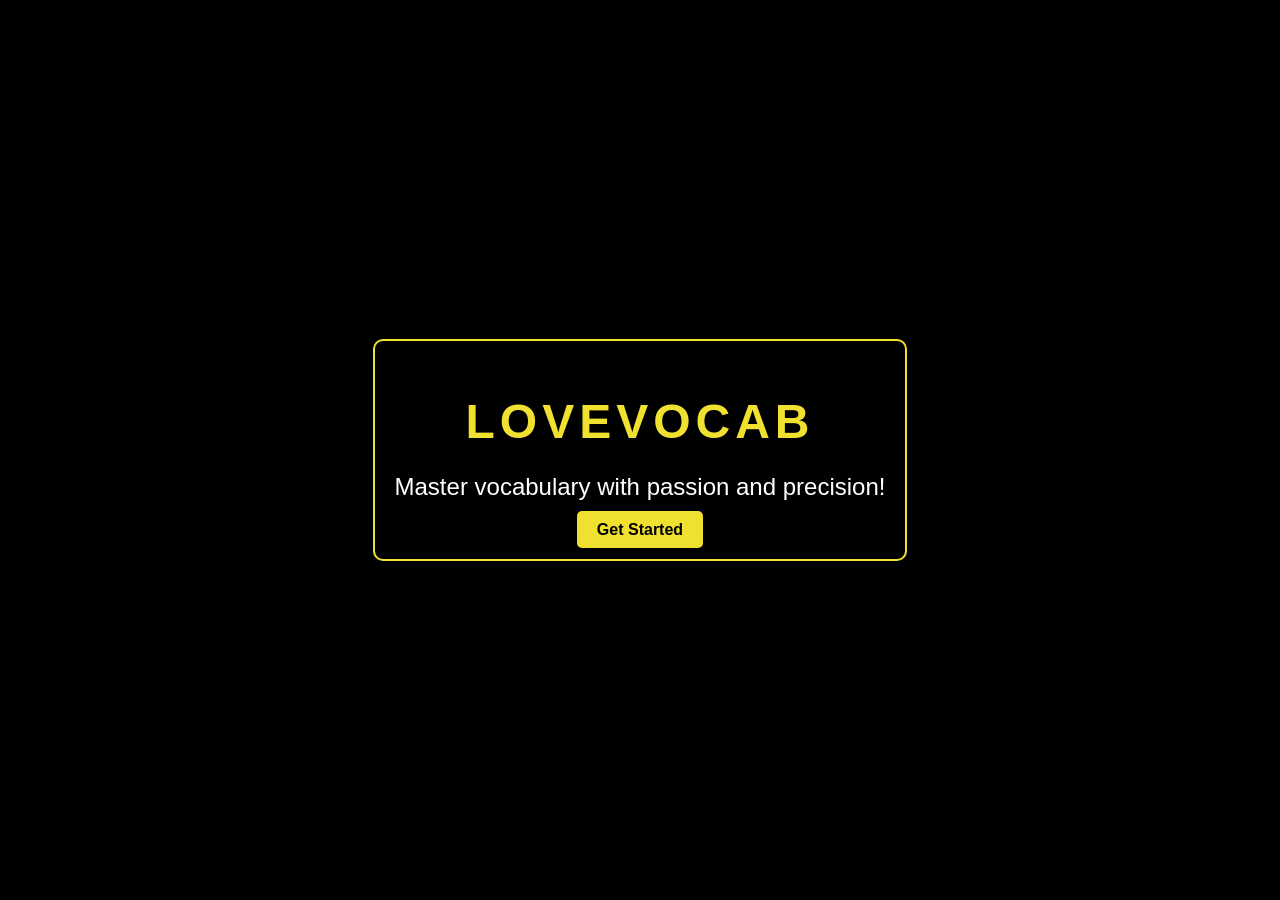
==== index.html @ 976f1a74 "Create index.html" ====
<!DOCTYPE html>
<html lang="en">

<head>
    <meta charset="UTF-8">
    <meta name="viewport" content="width=device-width, initial-scale=1.0">
    <title>LoveVocab</title>
    <style>
        /* CSS Styles */
        body {
            margin: 0;
            padding: 0;
            font-family: Arial, sans-serif;
            background-color: #000000;
            color: #f0e130;
            display: flex;
            justify-content: center;
            align-items: center;
            height: 100vh;
            text-align: center;
        }

        .container {
            max-width: 600px;
            padding: 20px;
            border: 2px solid #f0e130;
            border-radius: 10px;
            background-color: #000000;
        }

        h1 {
            font-size: 3em;
            margin-bottom: 20px;
            text-transform: uppercase;
            letter-spacing: 5px;
            color: #f0e130;
        }

        p {
            font-size: 1.5em;
            color: #ffffff;
            margin-bottom: 20px;
        }

        a {
            text-decoration: none;
            background-color: #f0e130;
            padding: 10px 20px;
            color: #000000;
            font-weight: bold;
            border-radius: 5px;
            transition: background-color 0.3s ease;
        }

        a:hover {
            background-color: #ffcc00;
        }
    </style>
</head>

<body>
    <div class="container">
        <h1>LoveVocab</h1>
        <p>Master vocabulary with passion and precision!</p>
        <a href="#get-started">Get Started</a>
    </div>
</body>

</html>
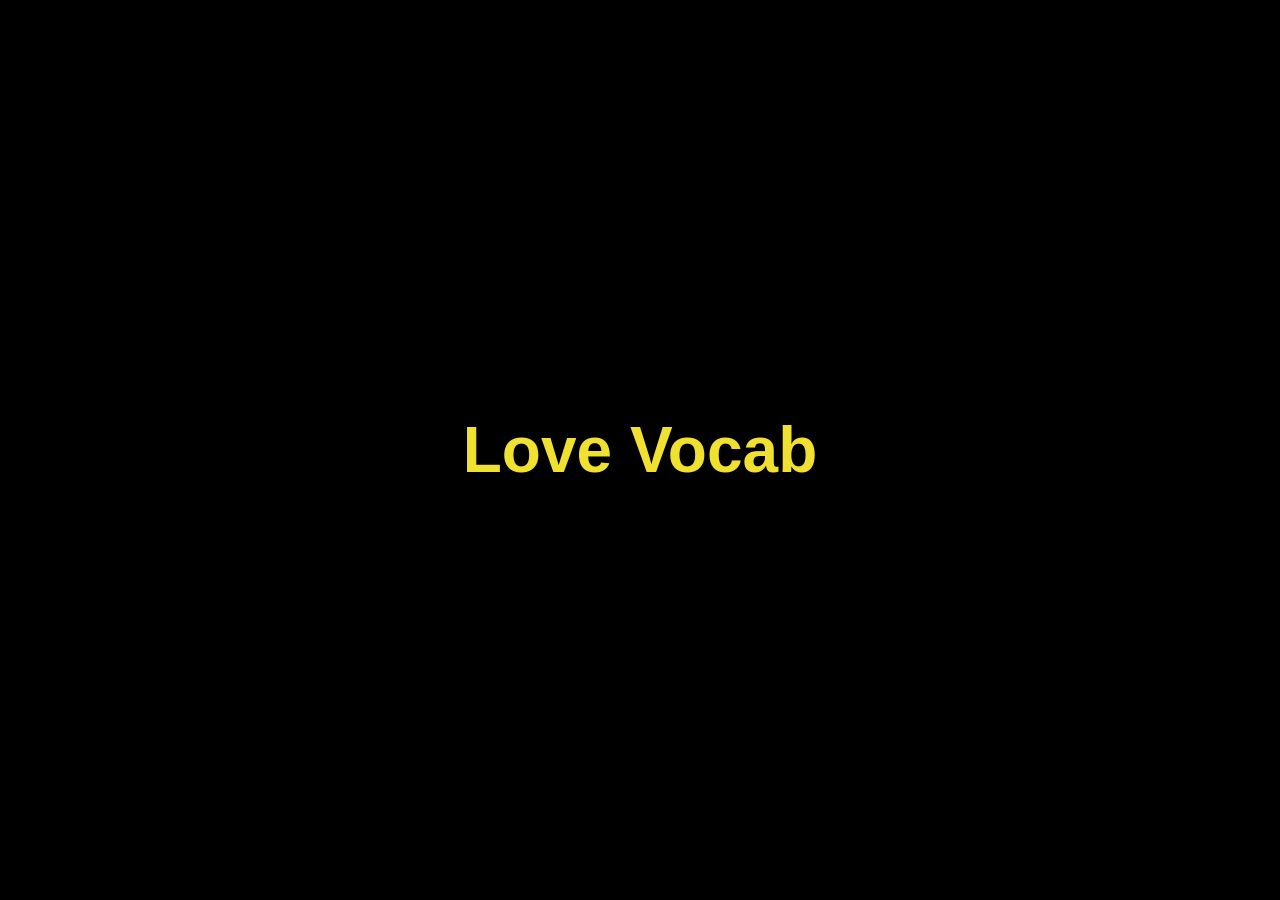
==== commit 1dfc1e78: "Update index.html" ====
--- a/index.html
+++ b/index.html
@@ -4,65 +4,41 @@
 <head>
     <meta charset="UTF-8">
     <meta name="viewport" content="width=device-width, initial-scale=1.0">
-    <title>LoveVocab</title>
+    <title>Love Vocab</title>
     <style>
-        /* CSS Styles */
-        body {
+        /* Basic reset */
+        * {
             margin: 0;
             padding: 0;
+            box-sizing: border-box;
+        }
+
+        body {
             font-family: Arial, sans-serif;
-            background-color: #000000;
-            color: #f0e130;
+            height: 100vh;
+            background-color: #000;
             display: flex;
             justify-content: center;
             align-items: center;
-            height: 100vh;
+            color: #f0e130;
+            /* Gold text color */
+        }
+
+        .container {
             text-align: center;
         }
 
-        .container {
-            max-width: 600px;
-            padding: 20px;
-            border: 2px solid #f0e130;
-            border-radius: 10px;
-            background-color: #000000;
-        }
-
         h1 {
-            font-size: 3em;
-            margin-bottom: 20px;
-            text-transform: uppercase;
-            letter-spacing: 5px;
+            font-size: 4em;
+            font-weight: bold;
             color: #f0e130;
-        }
-
-        p {
-            font-size: 1.5em;
-            color: #ffffff;
-            margin-bottom: 20px;
-        }
-
-        a {
-            text-decoration: none;
-            background-color: #f0e130;
-            padding: 10px 20px;
-            color: #000000;
-            font-weight: bold;
-            border-radius: 5px;
-            transition: background-color 0.3s ease;
-        }
-
-        a:hover {
-            background-color: #ffcc00;
         }
     </style>
 </head>
 
 <body>
     <div class="container">
-        <h1>LoveVocab</h1>
-        <p>Master vocabulary with passion and precision!</p>
-        <a href="#get-started">Get Started</a>
+        <h1>Love Vocab</h1>
     </div>
 </body>
 
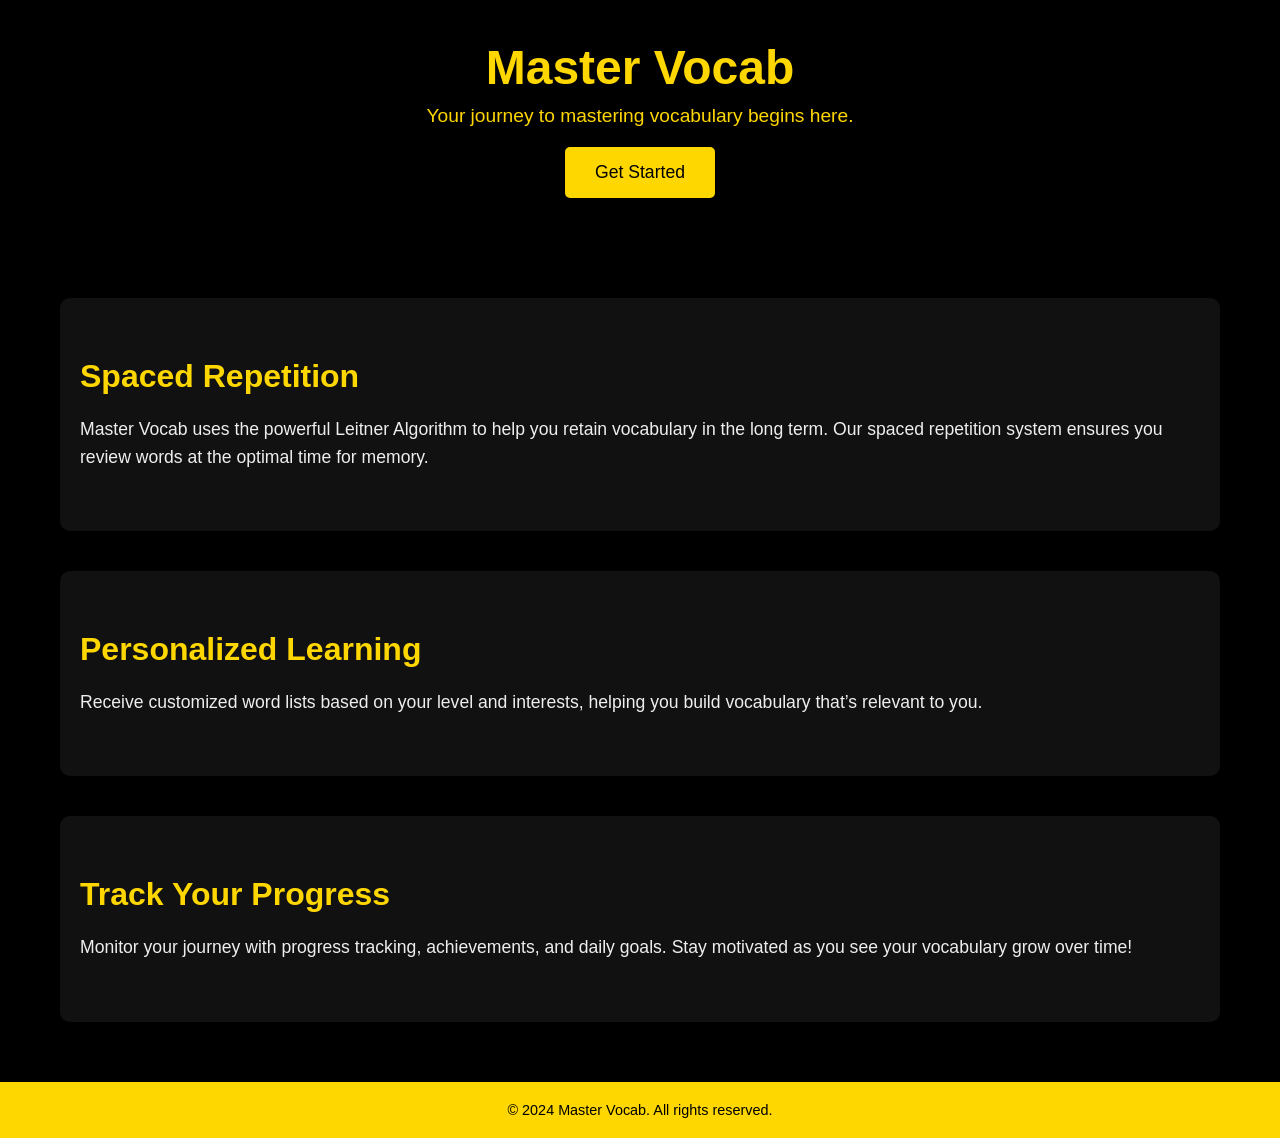
==== commit a8d24f00: "Update index.html" ====
--- a/index.html
+++ b/index.html
@@ -1,45 +1,125 @@
 <!DOCTYPE html>
 <html lang="en">
-
 <head>
     <meta charset="UTF-8">
     <meta name="viewport" content="width=device-width, initial-scale=1.0">
-    <title>Love Vocab</title>
+    <title>Master Vocab</title>
     <style>
-        /* Basic reset */
+        /* General Styling */
         * {
             margin: 0;
             padding: 0;
             box-sizing: border-box;
+            font-family: Arial, sans-serif;
         }
-
+        
         body {
-            font-family: Arial, sans-serif;
-            height: 100vh;
             background-color: #000;
-            display: flex;
-            justify-content: center;
-            align-items: center;
-            color: #f0e130;
-            /* Gold text color */
+            color: #FFD700;
         }
-
+        
         .container {
+            max-width: 1200px;
+            margin: 0 auto;
+            padding: 20px;
             text-align: center;
         }
 
-        h1 {
-            font-size: 4em;
-            font-weight: bold;
-            color: #f0e130;
+        /* Header Styling */
+        header {
+            padding: 40px 20px;
+            text-align: center;
+        }
+
+        header h1 {
+            font-size: 3em;
+            margin-bottom: 10px;
+        }
+
+        header p {
+            font-size: 1.2em;
+            color: #FFD700;
+        }
+
+        /* Button Styling */
+        .button {
+            background-color: #FFD700;
+            color: #000;
+            padding: 15px 30px;
+            font-size: 1.1em;
+            border: none;
+            border-radius: 5px;
+            cursor: pointer;
+            transition: 0.3s;
+            margin-top: 20px;
+        }
+
+        .button:hover {
+            background-color: #FFC300;
+        }
+
+        /* Section Styling */
+        .section {
+            padding: 60px 20px;
+            text-align: left;
+            margin-top: 40px;
+            background-color: #111;
+            border-radius: 10px;
+        }
+
+        .section h2 {
+            color: #FFD700;
+            font-size: 2em;
+            margin-bottom: 20px;
+        }
+
+        .section p {
+            font-size: 1.1em;
+            color: #eee;
+            line-height: 1.6;
+        }
+
+        /* Footer Styling */
+        footer {
+            padding: 20px;
+            color: #333;
+            background-color: #FFD700;
+            text-align: center;
+            margin-top: 40px;
+        }
+
+        footer p {
+            color: #000;
+            font-size: 0.9em;
         }
     </style>
 </head>
+<body>
+    <header>
+        <h1>Master Vocab</h1>
+        <p>Your journey to mastering vocabulary begins here.</p>
+        <button class="button">Get Started</button>
+    </header>
 
-<body>
     <div class="container">
-        <h1>Love Vocab</h1>
+        <section class="section">
+            <h2>Spaced Repetition</h2>
+            <p>Master Vocab uses the powerful Leitner Algorithm to help you retain vocabulary in the long term. Our spaced repetition system ensures you review words at the optimal time for memory.</p>
+        </section>
+
+        <section class="section">
+            <h2>Personalized Learning</h2>
+            <p>Receive customized word lists based on your level and interests, helping you build vocabulary that’s relevant to you.</p>
+        </section>
+
+        <section class="section">
+            <h2>Track Your Progress</h2>
+            <p>Monitor your journey with progress tracking, achievements, and daily goals. Stay motivated as you see your vocabulary grow over time!</p>
+        </section>
     </div>
+
+    <footer>
+        <p>&copy; 2024 Master Vocab. All rights reserved.</p>
+    </footer>
 </body>
-
-</html>
+</html>
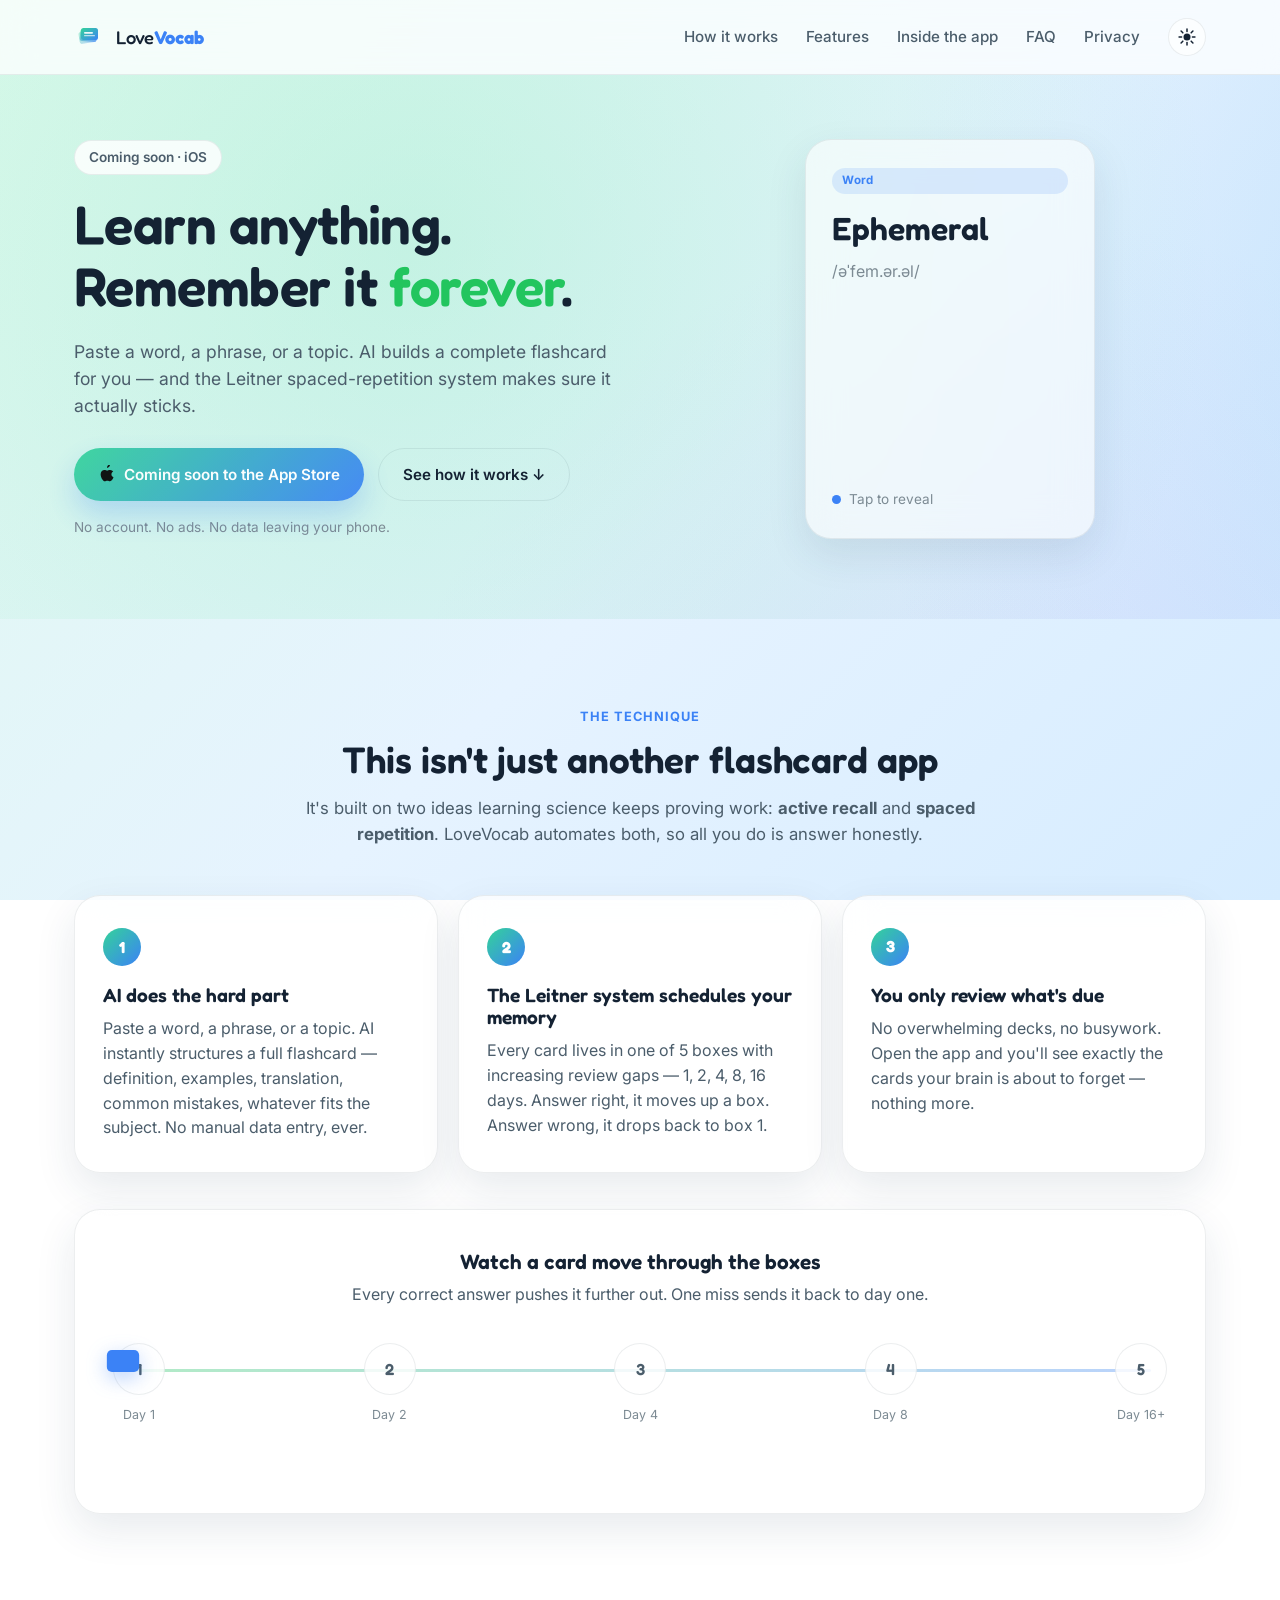
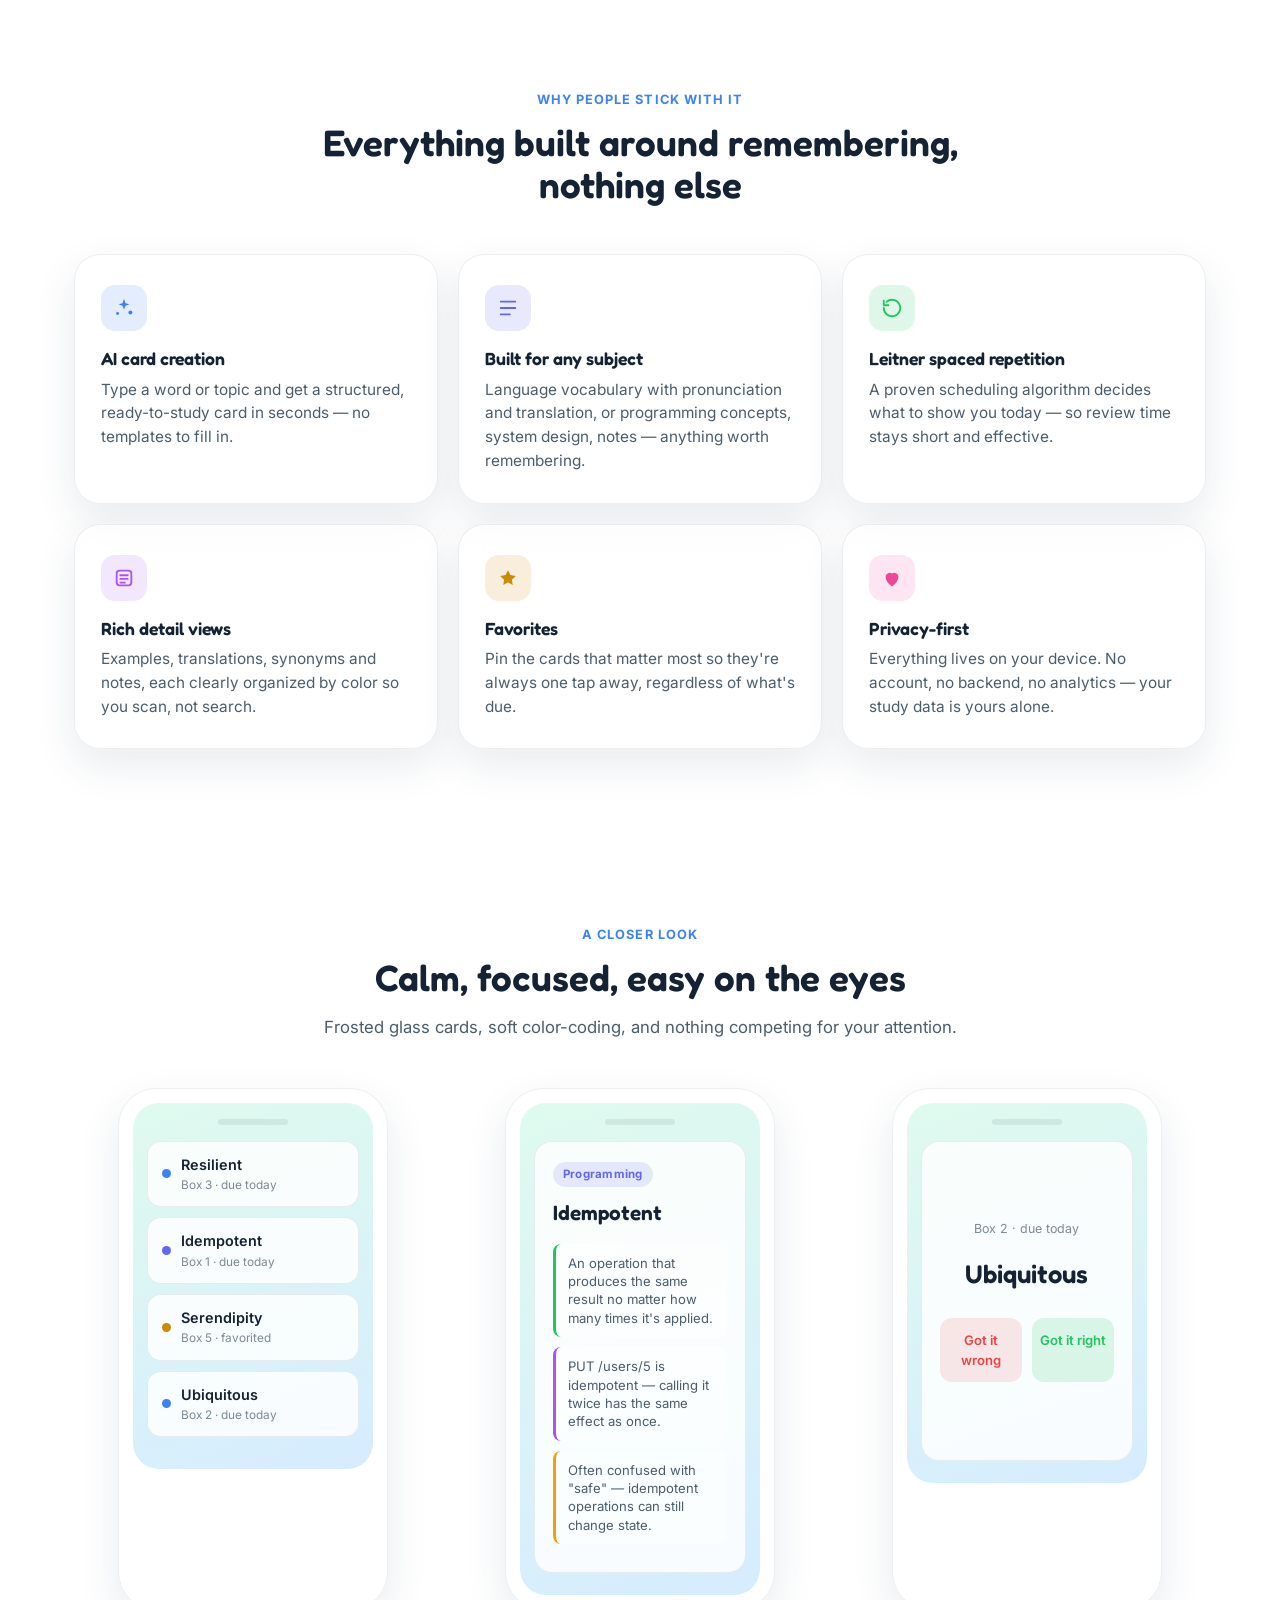
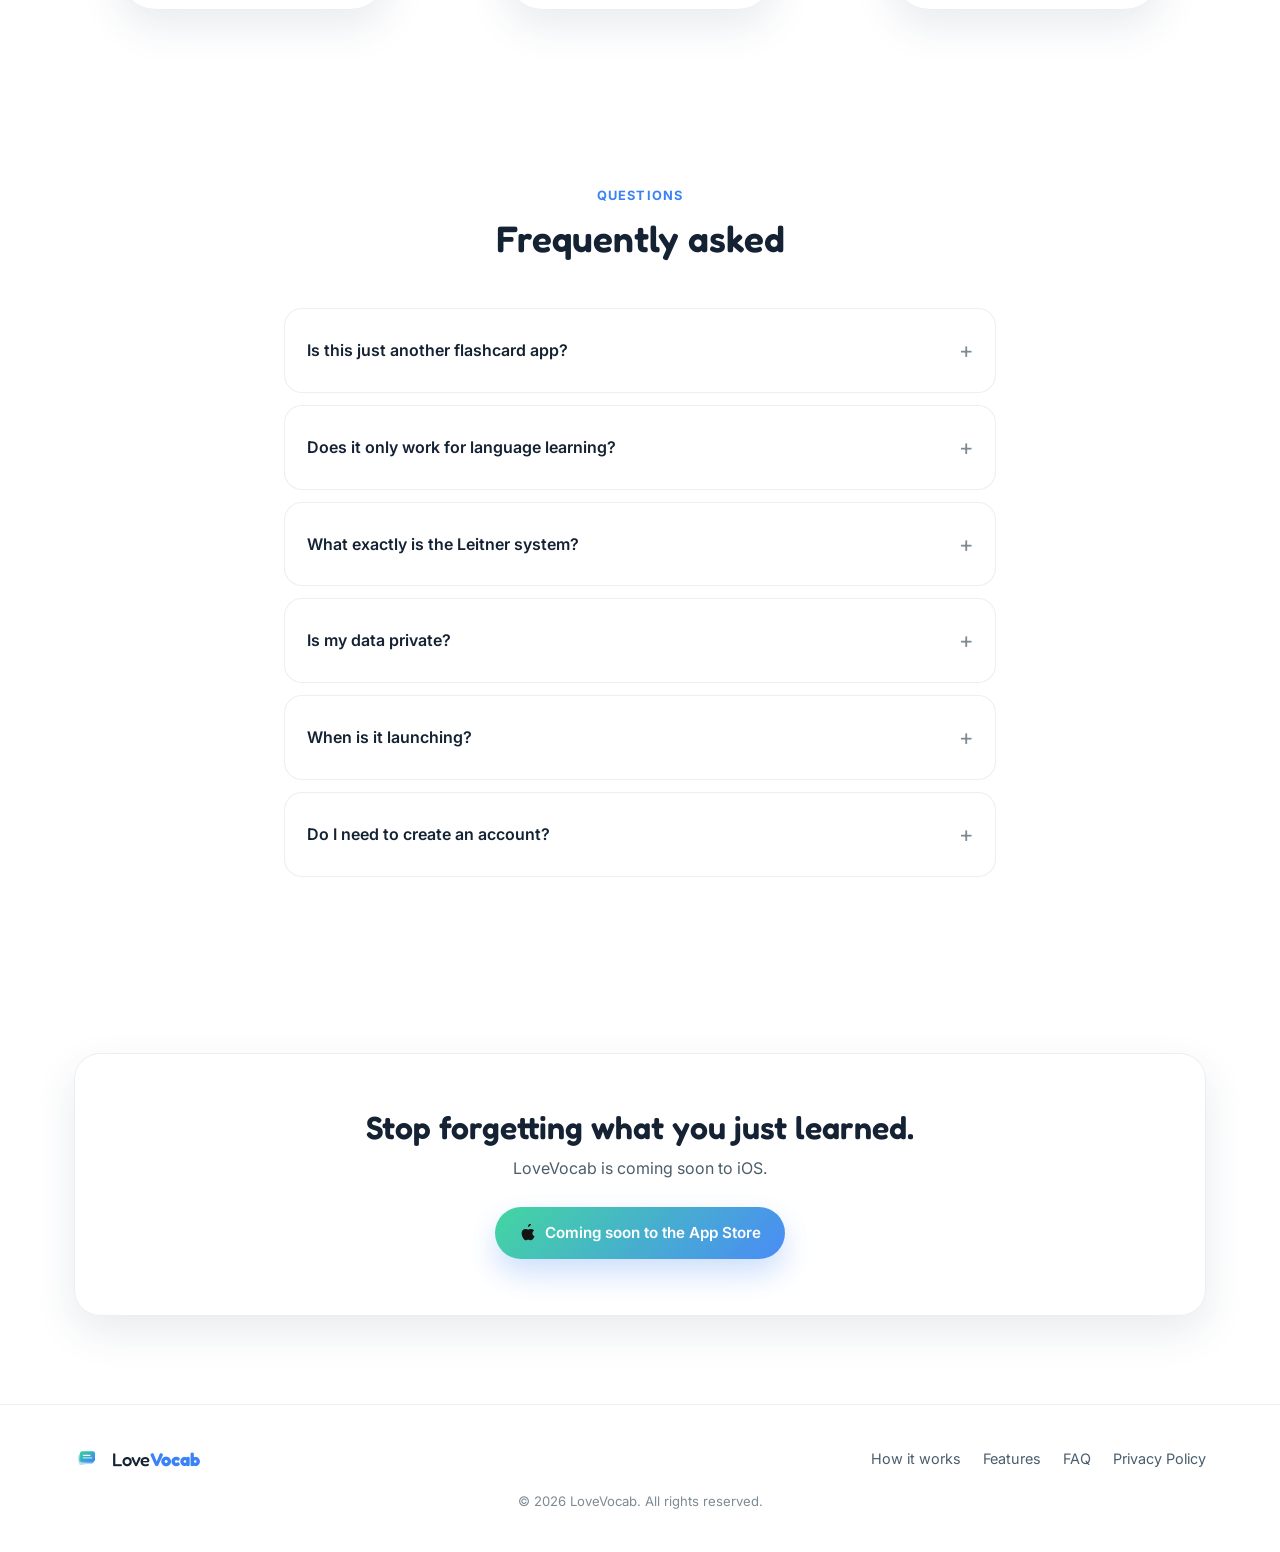
==== commit 016929e3: "Rebuild lovevocab.com as a full marketing site for the LoveVocab app Replaces the old generic placeh" ====
--- a/index.html
+++ b/index.html
@@ -1,125 +1,383 @@
 <!DOCTYPE html>
 <html lang="en">
 <head>
-    <meta charset="UTF-8">
-    <meta name="viewport" content="width=device-width, initial-scale=1.0">
-    <title>Master Vocab</title>
-    <style>
-        /* General Styling */
-        * {
-            margin: 0;
-            padding: 0;
-            box-sizing: border-box;
-            font-family: Arial, sans-serif;
-        }
-        
-        body {
-            background-color: #000;
-            color: #FFD700;
-        }
-        
-        .container {
-            max-width: 1200px;
-            margin: 0 auto;
-            padding: 20px;
-            text-align: center;
-        }
-
-        /* Header Styling */
-        header {
-            padding: 40px 20px;
-            text-align: center;
-        }
-
-        header h1 {
-            font-size: 3em;
-            margin-bottom: 10px;
-        }
-
-        header p {
-            font-size: 1.2em;
-            color: #FFD700;
-        }
-
-        /* Button Styling */
-        .button {
-            background-color: #FFD700;
-            color: #000;
-            padding: 15px 30px;
-            font-size: 1.1em;
-            border: none;
-            border-radius: 5px;
-            cursor: pointer;
-            transition: 0.3s;
-            margin-top: 20px;
-        }
-
-        .button:hover {
-            background-color: #FFC300;
-        }
-
-        /* Section Styling */
-        .section {
-            padding: 60px 20px;
-            text-align: left;
-            margin-top: 40px;
-            background-color: #111;
-            border-radius: 10px;
-        }
-
-        .section h2 {
-            color: #FFD700;
-            font-size: 2em;
-            margin-bottom: 20px;
-        }
-
-        .section p {
-            font-size: 1.1em;
-            color: #eee;
-            line-height: 1.6;
-        }
-
-        /* Footer Styling */
-        footer {
-            padding: 20px;
-            color: #333;
-            background-color: #FFD700;
-            text-align: center;
-            margin-top: 40px;
-        }
-
-        footer p {
-            color: #000;
-            font-size: 0.9em;
-        }
-    </style>
+<script>
+  (function () {
+    try {
+      var saved = localStorage.getItem('lv-theme');
+      var theme = saved || (window.matchMedia('(prefers-color-scheme: dark)').matches ? 'dark' : 'light');
+      document.documentElement.setAttribute('data-theme', theme);
+    } catch (e) {}
+  })();
+</script>
+<meta charset="UTF-8">
+<meta name="viewport" content="width=device-width, initial-scale=1.0">
+<title>LoveVocab — Learn Anything. Remember It Forever.</title>
+<meta name="description" content="LoveVocab turns any word or topic into a complete flashcard with AI, then uses the Leitner spaced-repetition system to schedule your reviews so you only study what you're about to forget. Coming soon to iOS.">
+<meta name="theme-color" content="#9fe7c8" media="(prefers-color-scheme: light)">
+<meta name="theme-color" content="#0b1119" media="(prefers-color-scheme: dark)">
+<link rel="canonical" href="https://lovevocab.com/">
+
+<link rel="icon" type="image/svg+xml" href="/assets/img/app-icon.svg">
+<link rel="icon" type="image/png" sizes="32x32" href="/assets/img/favicon-32.png">
+<link rel="icon" type="image/png" sizes="16x16" href="/assets/img/favicon-16.png">
+<link rel="apple-touch-icon" sizes="180x180" href="/assets/img/apple-touch-icon.png">
+
+<meta property="og:type" content="website">
+<meta property="og:url" content="https://lovevocab.com/">
+<meta property="og:title" content="LoveVocab — Learn Anything. Remember It Forever.">
+<meta property="og:description" content="AI builds the flashcard. The Leitner spaced-repetition system makes sure it sticks. For vocabulary, programming, or anything else worth remembering.">
+<meta property="og:image" content="https://lovevocab.com/assets/img/og-image.png">
+<meta property="og:image:width" content="1200">
+<meta property="og:image:height" content="630">
+<meta name="twitter:card" content="summary_large_image">
+<meta name="twitter:title" content="LoveVocab — Learn Anything. Remember It Forever.">
+<meta name="twitter:description" content="AI builds the flashcard. The Leitner spaced-repetition system makes sure it sticks.">
+<meta name="twitter:image" content="https://lovevocab.com/assets/img/og-image.png">
+
+<link rel="preconnect" href="https://fonts.googleapis.com">
+<link rel="preconnect" href="https://fonts.gstatic.com" crossorigin>
+<link href="https://fonts.googleapis.com/css2?family=Fredoka:wght@500;600;700&family=Inter:wght@400;500;600;700&display=swap" rel="stylesheet">
+<link rel="stylesheet" href="/assets/css/style.css">
 </head>
 <body>
-    <header>
-        <h1>Master Vocab</h1>
-        <p>Your journey to mastering vocabulary begins here.</p>
-        <button class="button">Get Started</button>
-    </header>
-
+
+<a class="skip-link" href="#main">Skip to content</a>
+
+<header class="nav-wrap">
+  <nav class="nav container">
+    <a class="brand" href="#top">
+      <img src="/assets/img/icon-mark.svg" alt="" class="brand-mark" width="32" height="32">
+      <span class="brand-name">Love<strong>Vocab</strong></span>
+    </a>
+
+    <button class="nav-toggle" id="navToggle" aria-expanded="false" aria-controls="navMenu" aria-label="Toggle menu">
+      <span></span><span></span><span></span>
+    </button>
+
+    <div class="nav-menu" id="navMenu">
+      <a href="#how-it-works">How it works</a>
+      <a href="#features">Features</a>
+      <a href="#showcase">Inside the app</a>
+      <a href="#faq">FAQ</a>
+      <a href="/privacy.html">Privacy</a>
+      <button class="theme-toggle" id="themeToggle" aria-label="Toggle dark mode" type="button">
+        <svg class="icon-sun" viewBox="0 0 24 24" width="20" height="20" aria-hidden="true"><circle cx="12" cy="12" r="4.2"/><g stroke-linecap="round"><path d="M12 2.5v3"/><path d="M12 18.5v3"/><path d="M2.5 12h3"/><path d="M18.5 12h3"/><path d="M4.9 4.9l2.1 2.1"/><path d="M17 17l2.1 2.1"/><path d="M19.1 4.9 17 7"/><path d="M7 17l-2.1 2.1"/></g></svg>
+        <svg class="icon-moon" viewBox="0 0 24 24" width="20" height="20" aria-hidden="true"><path d="M20 14.5A8.5 8.5 0 1 1 9.5 4a7 7 0 0 0 10.5 10.5z"/></svg>
+      </button>
+    </div>
+  </nav>
+</header>
+
+<main id="main">
+
+  <!-- HERO -->
+  <section class="hero" id="top">
+    <div class="ambient-bg" aria-hidden="true"></div>
+    <div class="container hero-grid">
+      <div class="hero-copy reveal">
+        <span class="pill pill-soft">Coming soon · iOS</span>
+        <h1 class="hero-title">Learn anything.<br>Remember it <em>forever</em>.</h1>
+        <p class="hero-sub">Paste a word, a phrase, or a topic. AI builds a complete flashcard for you — and the Leitner spaced-repetition system makes sure it actually sticks.</p>
+        <div class="hero-actions">
+          <span class="btn btn-primary btn-disabled" role="img" aria-label="Coming soon to the App Store">
+            <svg viewBox="0 0 384 512" width="18" height="18" aria-hidden="true"><path d="M318.7 268.7c-.2-36.7 16.4-64.4 50-84.8-18.8-26.9-47.2-41.7-84.7-44.6-35.5-2.8-74.3 20.7-88.5 20.7-15 0-49.4-19.7-76.4-19.2-52.5.8-108.4 41.6-108.4 124.5 0 25.4 4.6 51.6 13.9 78.5 12.4 35.7 57.2 123.2 103.9 121.7 24.6-.6 42-17.5 74.1-17.5 31.1 0 47.1 17.5 74.4 17.5 47.1-.7 87.8-80.4 99.6-116.2-63.5-29.9-58-87.8-57.9-80.6zM254.8 51.4c25.3-30.1 23-57.5 22.2-67.4-21.8 1.3-47.1 15-61.6 32.2-15.9 18.5-25.2 41.4-23.2 66.9 23.3-1.8 45.4-13.7 62.6-31.7z"/></svg>
+            Coming soon to the App Store
+          </span>
+          <a class="btn btn-ghost" href="#how-it-works">See how it works ↓</a>
+        </div>
+        <p class="hero-microcopy">No account. No ads. No data leaving your phone.</p>
+      </div>
+
+      <div class="hero-visual reveal" aria-hidden="true">
+        <div class="flip-card">
+          <div class="flip-card-inner">
+            <div class="flip-face flip-front glass-card">
+              <span class="tag tag-blue">Word</span>
+              <div class="demo-word">Ephemeral</div>
+              <div class="demo-phonetic">/əˈfem.ər.əl/</div>
+              <div class="demo-row"><span class="dot dot-blue"></span> Tap to reveal</div>
+            </div>
+            <div class="flip-face flip-back glass-card">
+              <span class="tag tag-green">Translation</span>
+              <div class="demo-line demo-line-green">efímero</div>
+              <span class="tag tag-purple">Example</span>
+              <div class="demo-line">“The blossoms are ephemeral, lasting just a week.”</div>
+              <span class="tag tag-pink">Synonyms</span>
+              <div class="demo-line">fleeting · transient</div>
+              <span class="tag tag-orange">Note</span>
+              <div class="demo-line">Used for beauty that fades fast.</div>
+            </div>
+          </div>
+        </div>
+      </div>
+    </div>
+  </section>
+
+  <!-- HOW IT WORKS / SCIENCE -->
+  <section class="section" id="how-it-works">
     <div class="container">
-        <section class="section">
-            <h2>Spaced Repetition</h2>
-            <p>Master Vocab uses the powerful Leitner Algorithm to help you retain vocabulary in the long term. Our spaced repetition system ensures you review words at the optimal time for memory.</p>
-        </section>
-
-        <section class="section">
-            <h2>Personalized Learning</h2>
-            <p>Receive customized word lists based on your level and interests, helping you build vocabulary that’s relevant to you.</p>
-        </section>
-
-        <section class="section">
-            <h2>Track Your Progress</h2>
-            <p>Monitor your journey with progress tracking, achievements, and daily goals. Stay motivated as you see your vocabulary grow over time!</p>
-        </section>
-    </div>
-
-    <footer>
-        <p>&copy; 2024 Master Vocab. All rights reserved.</p>
-    </footer>
+      <div class="section-head reveal">
+        <span class="eyebrow">The technique</span>
+        <h2>This isn't just another flashcard app</h2>
+        <p class="section-sub">It's built on two ideas learning science keeps proving work: <strong>active recall</strong> and <strong>spaced repetition</strong>. LoveVocab automates both, so all you do is answer honestly.</p>
+      </div>
+
+      <div class="steps-grid">
+        <div class="glass-card step-card reveal" style="--stagger:0">
+          <div class="step-num">1</div>
+          <h3>AI does the hard part</h3>
+          <p>Paste a word, a phrase, or a topic. AI instantly structures a full flashcard — definition, examples, translation, common mistakes, whatever fits the subject. No manual data entry, ever.</p>
+        </div>
+        <div class="glass-card step-card reveal" style="--stagger:1">
+          <div class="step-num">2</div>
+          <h3>The Leitner system schedules your memory</h3>
+          <p>Every card lives in one of 5 boxes with increasing review gaps — 1, 2, 4, 8, 16 days. Answer right, it moves up a box. Answer wrong, it drops back to box 1.</p>
+        </div>
+        <div class="glass-card step-card reveal" style="--stagger:2">
+          <div class="step-num">3</div>
+          <h3>You only review what's due</h3>
+          <p>No overwhelming decks, no busywork. Open the app and you'll see exactly the cards your brain is about to forget — nothing more.</p>
+        </div>
+      </div>
+
+      <div class="glass-card journey-panel reveal">
+        <div class="journey-head">
+          <h3>Watch a card move through the boxes</h3>
+          <p>Every correct answer pushes it further out. One miss sends it back to day one.</p>
+        </div>
+        <div class="journey" role="img" aria-label="Animated diagram showing a flashcard advancing from box 1 to box 5 as it is answered correctly, then resetting to box 1 after a missed answer.">
+          <div class="journey-track">
+            <div class="journey-line"></div>
+            <div class="journey-token">
+              <svg viewBox="0 0 40 28" width="34" height="24"><rect x="1" y="1" width="38" height="26" rx="6" fill="currentColor"/></svg>
+            </div>
+            <div class="journey-box" style="--i:0">
+              <div class="journey-node">1</div>
+              <span class="journey-label">Day 1</span>
+            </div>
+            <div class="journey-box" style="--i:1">
+              <div class="journey-node">2</div>
+              <span class="journey-label">Day 2</span>
+            </div>
+            <div class="journey-box" style="--i:2">
+              <div class="journey-node">3</div>
+              <span class="journey-label">Day 4</span>
+            </div>
+            <div class="journey-box" style="--i:3">
+              <div class="journey-node">4</div>
+              <span class="journey-label">Day 8</span>
+            </div>
+            <div class="journey-box" style="--i:4">
+              <div class="journey-node">5</div>
+              <span class="journey-label">Day 16+</span>
+            </div>
+          </div>
+        </div>
+      </div>
+    </div>
+  </section>
+
+  <!-- FEATURES -->
+  <section class="section" id="features">
+    <div class="container">
+      <div class="section-head reveal">
+        <span class="eyebrow">Why people stick with it</span>
+        <h2>Everything built around remembering, nothing else</h2>
+      </div>
+
+      <div class="features-grid">
+        <div class="glass-card feature-card reveal" style="--stagger:0">
+          <div class="feature-icon icon-blue">
+            <svg viewBox="0 0 24 24" width="22" height="22"><path d="M12 2l1.6 4.8L18 8l-4.4 1.6L12 14l-1.6-4.4L6 8l4.4-1.2z" fill="currentColor"/><circle cx="19" cy="17" r="2.2" fill="currentColor"/><circle cx="5" cy="18" r="1.6" fill="currentColor"/></svg>
+          </div>
+          <h3>AI card creation</h3>
+          <p>Type a word or topic and get a structured, ready-to-study card in seconds — no templates to fill in.</p>
+        </div>
+        <div class="glass-card feature-card reveal" style="--stagger:1">
+          <div class="feature-icon icon-indigo">
+            <svg viewBox="0 0 24 24" width="22" height="22"><path d="M4 5h16M4 12h16M4 19h10" stroke="currentColor" stroke-width="2" stroke-linecap="round"/></svg>
+          </div>
+          <h3>Built for any subject</h3>
+          <p>Language vocabulary with pronunciation and translation, or programming concepts, system design, notes — anything worth remembering.</p>
+        </div>
+        <div class="glass-card feature-card reveal" style="--stagger:2">
+          <div class="feature-icon icon-green">
+            <svg viewBox="0 0 24 24" width="22" height="22"><path d="M3 12a9 9 0 1 0 3-6.7" stroke="currentColor" stroke-width="2" fill="none" stroke-linecap="round"/><path d="M3 4v5h5" stroke="currentColor" stroke-width="2" fill="none" stroke-linecap="round" stroke-linejoin="round"/></svg>
+          </div>
+          <h3>Leitner spaced repetition</h3>
+          <p>A proven scheduling algorithm decides what to show you today — so review time stays short and effective.</p>
+        </div>
+        <div class="glass-card feature-card reveal" style="--stagger:3">
+          <div class="feature-icon icon-purple">
+            <svg viewBox="0 0 24 24" width="22" height="22"><rect x="4" y="4" width="16" height="16" rx="3" stroke="currentColor" stroke-width="2" fill="none"/><path d="M8 9h8M8 13h8M8 17h5" stroke="currentColor" stroke-width="2" stroke-linecap="round"/></svg>
+          </div>
+          <h3>Rich detail views</h3>
+          <p>Examples, translations, synonyms and notes, each clearly organized by color so you scan, not search.</p>
+        </div>
+        <div class="glass-card feature-card reveal" style="--stagger:4">
+          <div class="feature-icon icon-yellow">
+            <svg viewBox="0 0 24 24" width="22" height="22"><path d="M12 3.5l2.6 5.3 5.9.9-4.3 4.1 1 5.8L12 16.7l-5.2 2.9 1-5.8-4.3-4.1 5.9-.9z" fill="currentColor"/></svg>
+          </div>
+          <h3>Favorites</h3>
+          <p>Pin the cards that matter most so they're always one tap away, regardless of what's due.</p>
+        </div>
+        <div class="glass-card feature-card reveal" style="--stagger:5">
+          <div class="feature-icon icon-pink">
+            <svg viewBox="0 0 24 24" width="22" height="22"><path d="M12 21s-7-4.5-7-10.5A4.5 4.5 0 0 1 12 7a4.5 4.5 0 0 1 7 3.5C19 16.5 12 21 12 21z" fill="currentColor"/></svg>
+          </div>
+          <h3>Privacy-first</h3>
+          <p>Everything lives on your device. No account, no backend, no analytics — your study data is yours alone.</p>
+        </div>
+      </div>
+    </div>
+  </section>
+
+  <!-- SHOWCASE -->
+  <section class="section" id="showcase">
+    <div class="container">
+      <div class="section-head reveal">
+        <span class="eyebrow">A closer look</span>
+        <h2>Calm, focused, easy on the eyes</h2>
+        <p class="section-sub">Frosted glass cards, soft color-coding, and nothing competing for your attention.</p>
+      </div>
+
+      <div class="phones-row">
+        <div class="phone reveal" style="--stagger:0">
+          <div class="phone-screen">
+            <div class="phone-statusbar"></div>
+            <div class="mock-card-list">
+              <div class="mock-list-item">
+                <span class="dot dot-blue"></span>
+                <div>
+                  <div class="mock-list-title">Resilient</div>
+                  <div class="mock-list-sub">Box 3 · due today</div>
+                </div>
+              </div>
+              <div class="mock-list-item">
+                <span class="dot dot-indigo"></span>
+                <div>
+                  <div class="mock-list-title">Idempotent</div>
+                  <div class="mock-list-sub">Box 1 · due today</div>
+                </div>
+              </div>
+              <div class="mock-list-item">
+                <span class="dot dot-yellow"></span>
+                <div>
+                  <div class="mock-list-title">Serendipity</div>
+                  <div class="mock-list-sub">Box 5 · favorited</div>
+                </div>
+              </div>
+              <div class="mock-list-item">
+                <span class="dot dot-blue"></span>
+                <div>
+                  <div class="mock-list-title">Ubiquitous</div>
+                  <div class="mock-list-sub">Box 2 · due today</div>
+                </div>
+              </div>
+            </div>
+          </div>
+        </div>
+
+        <div class="phone reveal" style="--stagger:1">
+          <div class="phone-screen">
+            <div class="phone-statusbar"></div>
+            <div class="mock-detail">
+              <span class="tag tag-indigo">Programming</span>
+              <div class="mock-detail-title">Idempotent</div>
+              <div class="mock-detail-row mock-row-green">An operation that produces the same result no matter how many times it's applied.</div>
+              <div class="mock-detail-row mock-row-purple">PUT /users/5 is idempotent — calling it twice has the same effect as once.</div>
+              <div class="mock-detail-row mock-row-orange">Often confused with "safe" — idempotent operations can still change state.</div>
+            </div>
+          </div>
+        </div>
+
+        <div class="phone reveal" style="--stagger:2">
+          <div class="phone-screen">
+            <div class="phone-statusbar"></div>
+            <div class="mock-review">
+              <div class="mock-review-label">Box 2 · due today</div>
+              <div class="mock-review-word">Ubiquitous</div>
+              <div class="mock-review-actions">
+                <div class="mock-btn mock-btn-no">Got it wrong</div>
+                <div class="mock-btn mock-btn-yes">Got it right</div>
+              </div>
+            </div>
+          </div>
+        </div>
+      </div>
+    </div>
+  </section>
+
+  <!-- FAQ -->
+  <section class="section" id="faq">
+    <div class="container container-narrow">
+      <div class="section-head reveal">
+        <span class="eyebrow">Questions</span>
+        <h2>Frequently asked</h2>
+      </div>
+
+      <div class="faq-list reveal">
+        <details class="faq-item">
+          <summary>Is this just another flashcard app?</summary>
+          <p>No. Most flashcard apps still make you write every card by hand and decide for yourself what to study. LoveVocab uses AI to build the card and the Leitner system to decide exactly what's due — you just answer.</p>
+        </details>
+        <details class="faq-item">
+          <summary>Does it only work for language learning?</summary>
+          <p>Not at all. Vocabulary and phrases are one use case, but the same engine works for programming concepts, system design notes, definitions for an exam — anything you'd otherwise put on a flashcard.</p>
+        </details>
+        <details class="faq-item">
+          <summary>What exactly is the Leitner system?</summary>
+          <p>A spaced-repetition method using 5 boxes with increasing review intervals — 1, 2, 4, 8 and 16 days. A correct answer moves a card to the next box, so you see it less often. A wrong answer sends it back to box 1, so it comes back sooner. Over time you stop wasting time on what you already know.</p>
+        </details>
+        <details class="faq-item">
+          <summary>Is my data private?</summary>
+          <p>Yes — completely. LoveVocab has no account system, no backend server, and no analytics. Every card and every review lives only on your device. See the <a href="/privacy.html">Privacy Policy</a> for details.</p>
+        </details>
+        <details class="faq-item">
+          <summary>When is it launching?</summary>
+          <p>LoveVocab is in development for iOS and coming to the App Store soon. There's no email list or signup — just check back here.</p>
+        </details>
+        <details class="faq-item">
+          <summary>Do I need to create an account?</summary>
+          <p>No. There's nothing to sign up for. Open the app and start adding cards.</p>
+        </details>
+      </div>
+    </div>
+  </section>
+
+  <!-- FINAL CTA -->
+  <section class="section cta-section">
+    <div class="container">
+      <div class="glass-card cta-card reveal">
+        <h2>Stop forgetting what you just learned.</h2>
+        <p>LoveVocab is coming soon to iOS.</p>
+        <span class="btn btn-primary btn-disabled" role="img" aria-label="Coming soon to the App Store">
+          <svg viewBox="0 0 384 512" width="18" height="18" aria-hidden="true"><path d="M318.7 268.7c-.2-36.7 16.4-64.4 50-84.8-18.8-26.9-47.2-41.7-84.7-44.6-35.5-2.8-74.3 20.7-88.5 20.7-15 0-49.4-19.7-76.4-19.2-52.5.8-108.4 41.6-108.4 124.5 0 25.4 4.6 51.6 13.9 78.5 12.4 35.7 57.2 123.2 103.9 121.7 24.6-.6 42-17.5 74.1-17.5 31.1 0 47.1 17.5 74.4 17.5 47.1-.7 87.8-80.4 99.6-116.2-63.5-29.9-58-87.8-57.9-80.6zM254.8 51.4c25.3-30.1 23-57.5 22.2-67.4-21.8 1.3-47.1 15-61.6 32.2-15.9 18.5-25.2 41.4-23.2 66.9 23.3-1.8 45.4-13.7 62.6-31.7z"/></svg>
+          Coming soon to the App Store
+        </span>
+      </div>
+    </div>
+  </section>
+
+</main>
+
+<footer class="footer">
+  <div class="container footer-grid">
+    <a class="brand" href="#top">
+      <img src="/assets/img/icon-mark.svg" alt="" class="brand-mark" width="28" height="28">
+      <span class="brand-name">Love<strong>Vocab</strong></span>
+    </a>
+    <nav class="footer-links">
+      <a href="#how-it-works">How it works</a>
+      <a href="#features">Features</a>
+      <a href="#faq">FAQ</a>
+      <a href="/privacy.html">Privacy Policy</a>
+    </nav>
+    <p class="footer-copy">© 2026 LoveVocab. All rights reserved.</p>
+  </div>
+</footer>
+
+<script src="/assets/js/main.js"></script>
 </body>
-</html>+</html>
--- a/assets/css/style.css
+++ b/assets/css/style.css
@@ -0,0 +1,511 @@
+/* ---------- Tokens ---------- */
+:root {
+  --font-display: 'Fredoka', system-ui, sans-serif;
+  --font-body: 'Inter', system-ui, sans-serif;
+
+  --bg-1: #dffaee;
+  --bg-2: #e6f3ff;
+  --bg-3: #d6ecff;
+
+  --text-primary: #142233;
+  --text-secondary: #4b5d6b;
+  --text-tertiary: #7c8a93;
+
+  --glass-bg: rgba(255, 255, 255, 0.6);
+  --glass-bg-strong: rgba(255, 255, 255, 0.82);
+  --glass-border: rgba(20, 40, 55, 0.08);
+  --glass-shadow: 0 16px 40px rgba(30, 60, 90, 0.10);
+  --glass-shadow-hover: 0 26px 56px rgba(30, 60, 90, 0.16);
+
+  --nav-bg: rgba(255, 255, 255, 0.65);
+
+  --accent-blue: #3b82f6;
+  --accent-green: #22c55e;
+  --accent-purple: #a855f7;
+  --accent-orange: #f59e0b;
+  --accent-pink: #ec4899;
+  --accent-indigo: #6366f1;
+  --accent-yellow: #ca8a04;
+
+  --radius-lg: 26px;
+  --radius-md: 18px;
+  --radius-sm: 10px;
+  --nav-h: 74px;
+}
+
+[data-theme="dark"] {
+  --bg-1: #0a0e15;
+  --bg-2: #0d141f;
+  --bg-3: #0b1119;
+
+  --text-primary: #eef3f7;
+  --text-secondary: #a9b8c4;
+  --text-tertiary: #7c8a96;
+
+  --glass-bg: rgba(255, 255, 255, 0.05);
+  --glass-bg-strong: rgba(255, 255, 255, 0.08);
+  --glass-border: rgba(255, 255, 255, 0.10);
+  --glass-shadow: 0 16px 40px rgba(0, 0, 0, 0.45);
+  --glass-shadow-hover: 0 26px 56px rgba(0, 0, 0, 0.55);
+
+  --nav-bg: rgba(10, 14, 21, 0.6);
+
+  --accent-yellow: #eab308;
+}
+
+/* ---------- Reset ---------- */
+* { margin: 0; padding: 0; box-sizing: border-box; }
+html { scroll-behavior: smooth; }
+body {
+  font-family: var(--font-body);
+  color: var(--text-primary);
+  background: linear-gradient(135deg, var(--bg-1) 0%, var(--bg-2) 55%, var(--bg-3) 100%);
+  background-attachment: fixed;
+  min-height: 100vh;
+  line-height: 1.55;
+  -webkit-font-smoothing: antialiased;
+}
+img { max-width: 100%; display: block; }
+a { color: inherit; text-decoration: none; }
+ul { list-style: none; }
+h1, h2, h3 { font-family: var(--font-display); font-weight: 600; line-height: 1.15; color: var(--text-primary); }
+
+.skip-link {
+  position: absolute; left: -999px; top: 0;
+  background: var(--text-primary); color: #fff; padding: 10px 16px; z-index: 200;
+}
+.skip-link:focus { left: 8px; top: 8px; border-radius: 8px; }
+
+.container { max-width: 1180px; margin: 0 auto; padding: 0 24px; }
+.container-narrow { max-width: 760px; }
+
+/* ---------- Ambient background drift ---------- */
+.ambient-bg {
+  position: absolute; inset: 0;
+  background: radial-gradient(circle at 20% 20%, rgba(140, 235, 190, 0.35), transparent 45%),
+              radial-gradient(circle at 80% 30%, rgba(140, 195, 245, 0.35), transparent 45%),
+              radial-gradient(circle at 50% 90%, rgba(190, 160, 245, 0.18), transparent 50%);
+  background-size: 160% 160%;
+  animation: gradientDrift 28s ease-in-out infinite alternate;
+  z-index: 0;
+  pointer-events: none;
+}
+[data-theme="dark"] .ambient-bg {
+  background: radial-gradient(circle at 20% 20%, rgba(40, 100, 90, 0.25), transparent 45%),
+              radial-gradient(circle at 80% 30%, rgba(50, 80, 140, 0.28), transparent 45%),
+              radial-gradient(circle at 50% 90%, rgba(90, 60, 140, 0.18), transparent 50%);
+}
+@keyframes gradientDrift {
+  0%   { background-position: 0% 0%; }
+  100% { background-position: 100% 100%; }
+}
+
+/* ---------- Glass card ---------- */
+.glass-card {
+  background: var(--glass-bg);
+  border: 1px solid var(--glass-border);
+  border-radius: var(--radius-lg);
+  box-shadow: var(--glass-shadow);
+  backdrop-filter: blur(18px);
+  -webkit-backdrop-filter: blur(18px);
+  transition: transform 0.35s cubic-bezier(.2,.8,.2,1), box-shadow 0.35s ease;
+}
+.glass-card:hover {
+  transform: translateY(-6px);
+  box-shadow: var(--glass-shadow-hover);
+}
+
+/* ---------- Pills / tags / buttons ---------- */
+.pill {
+  display: inline-flex; align-items: center; gap: 6px;
+  font-size: 0.85rem; font-weight: 600;
+  padding: 6px 14px; border-radius: 999px;
+}
+.pill-soft {
+  background: var(--glass-bg-strong);
+  border: 1px solid var(--glass-border);
+  color: var(--text-secondary);
+}
+
+.tag {
+  display: inline-block;
+  font-size: 0.72rem; font-weight: 700;
+  letter-spacing: 0.02em;
+  padding: 4px 10px; border-radius: 999px;
+  margin-bottom: 10px;
+}
+.tag-blue   { background: rgba(59,130,246,0.14); color: var(--accent-blue); }
+.tag-green  { background: rgba(34,197,94,0.14);  color: var(--accent-green); }
+.tag-purple { background: rgba(168,85,247,0.14); color: var(--accent-purple); }
+.tag-orange { background: rgba(245,158,11,0.16); color: var(--accent-orange); }
+.tag-pink   { background: rgba(236,72,153,0.14); color: var(--accent-pink); }
+.tag-indigo { background: rgba(99,102,241,0.14); color: var(--accent-indigo); }
+.tag-yellow { background: rgba(202,138,4,0.14);  color: var(--accent-yellow); }
+
+.dot { width: 9px; height: 9px; border-radius: 50%; display: inline-block; flex-shrink: 0; }
+.dot-blue   { background: var(--accent-blue); }
+.dot-green  { background: var(--accent-green); }
+.dot-purple { background: var(--accent-purple); }
+.dot-orange { background: var(--accent-orange); }
+.dot-pink   { background: var(--accent-pink); }
+.dot-indigo { background: var(--accent-indigo); }
+.dot-yellow { background: var(--accent-yellow); }
+
+.btn {
+  display: inline-flex; align-items: center; justify-content: center; gap: 8px;
+  font-family: var(--font-body); font-weight: 600; font-size: 0.95rem;
+  padding: 14px 24px; border-radius: 999px;
+  transition: transform 0.25s ease, box-shadow 0.25s ease, opacity 0.25s ease;
+  border: none; cursor: pointer;
+}
+.btn-primary {
+  background: linear-gradient(135deg, #34d399, #3b82f6);
+  color: #fff;
+  box-shadow: 0 14px 30px rgba(59,130,246,0.28);
+}
+.btn-primary:hover { transform: translateY(-2px); box-shadow: 0 18px 36px rgba(59,130,246,0.34); }
+.btn-disabled { opacity: 0.92; cursor: default; }
+.btn-disabled:hover { transform: none; }
+.btn-ghost {
+  background: transparent;
+  color: var(--text-primary);
+  border: 1px solid var(--glass-border);
+}
+.btn-ghost:hover { background: var(--glass-bg); transform: translateY(-2px); }
+
+/* ---------- Nav ---------- */
+.nav-wrap {
+  position: sticky; top: 0; z-index: 100;
+  background: var(--nav-bg);
+  backdrop-filter: blur(16px);
+  -webkit-backdrop-filter: blur(16px);
+  border-bottom: 1px solid var(--glass-border);
+}
+.nav {
+  display: flex; align-items: center; justify-content: space-between;
+  height: var(--nav-h);
+}
+.brand { display: flex; align-items: center; gap: 10px; }
+.brand-mark { border-radius: 8px; }
+.brand-name {
+  font-family: var(--font-display); font-weight: 500; font-size: 1.15rem;
+  color: var(--text-primary);
+}
+.brand-name strong { font-weight: 700; color: var(--accent-blue); }
+
+.nav-menu { display: flex; align-items: center; gap: 28px; }
+.nav-menu a {
+  font-size: 0.95rem; font-weight: 500; color: var(--text-secondary);
+  position: relative; transition: color 0.2s ease;
+}
+.nav-menu a:hover { color: var(--text-primary); }
+.nav-menu a[aria-current="page"] { color: var(--accent-blue); }
+
+.theme-toggle {
+  width: 38px; height: 38px; border-radius: 50%;
+  display: flex; align-items: center; justify-content: center;
+  background: var(--glass-bg); border: 1px solid var(--glass-border);
+  color: var(--text-primary); cursor: pointer;
+  transition: transform 0.3s ease, background 0.2s ease;
+}
+.theme-toggle:hover { transform: scale(1.06); }
+.theme-toggle svg { fill: none; stroke: currentColor; stroke-width: 1.8; }
+.theme-toggle .icon-sun circle { fill: currentColor; stroke: none; }
+.theme-toggle .icon-moon { display: none; }
+.theme-toggle .icon-moon path { fill: currentColor; }
+[data-theme="dark"] .theme-toggle .icon-sun { display: none; }
+[data-theme="dark"] .theme-toggle .icon-moon { display: block; }
+
+.nav-toggle {
+  display: none; flex-direction: column; justify-content: center; gap: 5px;
+  width: 38px; height: 38px; background: none; border: none; cursor: pointer;
+}
+.nav-toggle span { width: 100%; height: 2px; background: var(--text-primary); border-radius: 2px; transition: transform 0.25s ease, opacity 0.25s ease; }
+.nav-toggle.is-open span:nth-child(1) { transform: translateY(7px) rotate(45deg); }
+.nav-toggle.is-open span:nth-child(2) { opacity: 0; }
+.nav-toggle.is-open span:nth-child(3) { transform: translateY(-7px) rotate(-45deg); }
+
+/* ---------- Hero ---------- */
+.hero { position: relative; overflow: hidden; padding: 64px 0 80px; }
+.hero-grid {
+  position: relative; z-index: 1;
+  display: grid; grid-template-columns: 1fr; gap: 56px; align-items: center;
+}
+.hero-title {
+  font-size: clamp(2.2rem, 5.5vw, 3.4rem);
+  margin: 18px 0 20px;
+  letter-spacing: -0.01em;
+}
+.hero-title em { color: var(--accent-green); font-style: normal; }
+.hero-sub { font-size: 1.1rem; color: var(--text-secondary); max-width: 540px; margin-bottom: 28px; }
+.hero-actions { display: flex; flex-wrap: wrap; gap: 14px; margin-bottom: 16px; }
+.hero-microcopy { font-size: 0.85rem; color: var(--text-tertiary); }
+
+/* ---------- Flip card ---------- */
+.hero-visual { display: flex; justify-content: center; perspective: 1200px; }
+.flip-card { width: 290px; height: 400px; }
+.flip-card-inner {
+  position: relative; width: 100%; height: 100%;
+  transform-style: preserve-3d;
+  animation: autoFlip 9s ease-in-out infinite;
+}
+.flip-face {
+  position: absolute; inset: 0;
+  backface-visibility: hidden;
+  padding: 28px 26px;
+  display: flex; flex-direction: column;
+  overflow: hidden;
+}
+.flip-front { display: flex; justify-content: center; }
+.flip-back { transform: rotateY(180deg); overflow: hidden; }
+@keyframes autoFlip {
+  0%, 38%   { transform: rotateY(0deg); }
+  50%, 88%  { transform: rotateY(180deg); }
+  100%      { transform: rotateY(360deg); }
+}
+.demo-word { font-family: var(--font-display); font-size: 2rem; font-weight: 600; margin-bottom: 6px; }
+.demo-phonetic { color: var(--text-tertiary); margin-bottom: 24px; }
+.demo-row { display: flex; align-items: center; gap: 8px; font-size: 0.85rem; color: var(--text-tertiary); margin-top: auto; }
+.demo-line { font-size: 0.86rem; color: var(--text-secondary); margin-bottom: 10px; line-height: 1.4; }
+.demo-line-green { color: var(--accent-green); font-weight: 700; font-size: 1.05rem; }
+.flip-back .tag { margin-bottom: 6px; }
+
+/* ---------- Sections ---------- */
+.section { position: relative; padding: 88px 0; }
+.section-head { max-width: 680px; margin: 0 auto 48px; text-align: center; }
+.eyebrow {
+  display: block; font-size: 0.8rem; font-weight: 700; letter-spacing: 0.08em;
+  text-transform: uppercase; color: var(--accent-blue); margin-bottom: 12px;
+}
+.section-head h2 { font-size: clamp(1.6rem, 3.6vw, 2.3rem); margin-bottom: 14px; }
+.section-sub { color: var(--text-secondary); font-size: 1.05rem; }
+
+/* ---------- Steps ---------- */
+.steps-grid {
+  display: grid; grid-template-columns: 1fr; gap: 20px;
+  margin-bottom: 36px;
+}
+.step-card { padding: 32px 28px; }
+.step-num {
+  width: 38px; height: 38px; border-radius: 50%;
+  display: flex; align-items: center; justify-content: center;
+  font-family: var(--font-display); font-weight: 700;
+  background: linear-gradient(135deg, #34d399, #3b82f6); color: #fff;
+  margin-bottom: 18px;
+}
+.step-card h3 { font-size: 1.2rem; margin-bottom: 10px; }
+.step-card p { color: var(--text-secondary); }
+
+/* ---------- Journey diagram ---------- */
+.journey-panel { padding: 40px 28px; }
+.journey-head { text-align: center; margin-bottom: 36px; }
+.journey-head h3 { font-size: 1.3rem; margin-bottom: 8px; }
+.journey-head p { color: var(--text-secondary); }
+
+.journey-track {
+  position: relative;
+  display: flex; justify-content: space-between; align-items: flex-start;
+  height: 130px;
+  padding: 0 10px;
+}
+.journey-line {
+  position: absolute; top: 26px; left: 26px; right: 26px; height: 3px;
+  background: linear-gradient(90deg, var(--accent-green), var(--accent-blue));
+  opacity: 0.35; border-radius: 3px;
+}
+.journey-box { position: relative; display: flex; flex-direction: column; align-items: center; gap: 10px; width: 52px; }
+.journey-node {
+  width: 52px; height: 52px; border-radius: 50%;
+  background: var(--glass-bg-strong); border: 1px solid var(--glass-border);
+  display: flex; align-items: center; justify-content: center;
+  font-family: var(--font-display); font-weight: 600; color: var(--text-secondary);
+  z-index: 2;
+  animation: boxPulse 13s ease-in-out infinite;
+  animation-delay: calc(var(--i) * 2.08s - 0.715s);
+}
+.journey-label { font-size: 0.78rem; color: var(--text-tertiary); }
+
+@keyframes boxPulse {
+  0%, 6%   { box-shadow: 0 0 0 0 rgba(34,197,94,0); color: var(--text-secondary); background: var(--glass-bg-strong); transform: scale(1); }
+  8%       { box-shadow: 0 0 0 10px rgba(34,197,94,0.16); background: rgba(34,197,94,0.18); color: var(--accent-green); transform: scale(1.12); }
+  16%, 100% { box-shadow: 0 0 0 0 rgba(34,197,94,0); background: var(--glass-bg-strong); color: var(--text-secondary); transform: scale(1); }
+}
+
+.journey-token {
+  position: absolute; top: 4px; left: 0;
+  width: 40px; height: 28px;
+  display: flex; align-items: center; justify-content: center;
+  color: var(--accent-blue);
+  z-index: 3;
+  animation: tokenMove 13s cubic-bezier(.45,.05,.55,.95) infinite;
+  filter: drop-shadow(0 6px 10px rgba(59,130,246,0.35));
+}
+@keyframes tokenMove {
+  0%, 5%   { left: 6px;    transform: rotate(0deg); color: var(--accent-blue); }
+  16%, 21% { left: calc(25% + 6px); transform: rotate(0deg); color: var(--accent-blue); }
+  32%, 37% { left: calc(50% + 6px); transform: rotate(0deg); color: var(--accent-blue); }
+  48%, 53% { left: calc(75% + 6px); transform: rotate(0deg); color: var(--accent-blue); }
+  64%, 76% { left: calc(100% - 34px); transform: rotate(0deg); color: var(--accent-blue); }
+  84%      { left: calc(50% + 6px); transform: rotate(-12deg); color: var(--accent-pink); }
+  92%, 100% { left: 6px; transform: rotate(0deg); color: var(--accent-blue); }
+}
+
+/* ---------- Features ---------- */
+.features-grid {
+  display: grid; grid-template-columns: 1fr; gap: 20px;
+}
+.feature-card { padding: 30px 26px; }
+.feature-icon {
+  width: 46px; height: 46px; border-radius: 14px;
+  display: flex; align-items: center; justify-content: center;
+  margin-bottom: 18px;
+}
+.icon-blue   { background: rgba(59,130,246,0.14);  color: var(--accent-blue); }
+.icon-green  { background: rgba(34,197,94,0.14);   color: var(--accent-green); }
+.icon-purple { background: rgba(168,85,247,0.14);  color: var(--accent-purple); }
+.icon-orange { background: rgba(245,158,11,0.16);  color: var(--accent-orange); }
+.icon-pink   { background: rgba(236,72,153,0.14);  color: var(--accent-pink); }
+.icon-indigo { background: rgba(99,102,241,0.14);  color: var(--accent-indigo); }
+.icon-yellow { background: rgba(202,138,4,0.14);   color: var(--accent-yellow); }
+.feature-card h3 { font-size: 1.1rem; margin-bottom: 8px; }
+.feature-card p { color: var(--text-secondary); font-size: 0.96rem; }
+
+/* ---------- Showcase phones ---------- */
+.phones-row {
+  display: grid; grid-template-columns: 1fr; gap: 28px;
+  justify-items: center;
+}
+.phone {
+  width: 100%; max-width: 270px;
+  background: var(--glass-bg-strong);
+  border: 1px solid var(--glass-border);
+  border-radius: 38px;
+  padding: 14px;
+  box-shadow: var(--glass-shadow);
+  transition: transform 0.35s cubic-bezier(.2,.8,.2,1), box-shadow 0.35s ease;
+}
+.phone:hover { transform: translateY(-6px); box-shadow: var(--glass-shadow-hover); }
+.phone-screen {
+  background: linear-gradient(160deg, var(--bg-1), var(--bg-3));
+  border-radius: 26px;
+  padding: 16px 14px 22px;
+  min-height: 360px;
+}
+.phone-statusbar { width: 70px; height: 6px; border-radius: 6px; background: var(--glass-border); margin: 0 auto 16px; }
+
+.mock-list-item {
+  display: flex; align-items: center; gap: 10px;
+  background: var(--glass-bg-strong); border: 1px solid var(--glass-border);
+  border-radius: 14px; padding: 12px 14px; margin-bottom: 10px;
+}
+.mock-list-title { font-weight: 600; font-size: 0.9rem; }
+.mock-list-sub { font-size: 0.74rem; color: var(--text-tertiary); }
+
+.mock-detail { background: var(--glass-bg-strong); border: 1px solid var(--glass-border); border-radius: 18px; padding: 18px; }
+.mock-detail-title { font-family: var(--font-display); font-size: 1.3rem; font-weight: 600; margin-bottom: 14px; }
+.mock-detail-row { font-size: 0.82rem; color: var(--text-secondary); padding: 10px 12px; border-left: 3px solid; border-radius: 8px; background: rgba(255,255,255,0.4); margin-bottom: 10px; line-height: 1.4; }
+.mock-row-green  { border-color: var(--accent-green); }
+.mock-row-purple { border-color: var(--accent-purple); }
+.mock-row-orange { border-color: var(--accent-orange); }
+[data-theme="dark"] .mock-detail-row { background: rgba(255,255,255,0.04); }
+
+.mock-review { background: var(--glass-bg-strong); border: 1px solid var(--glass-border); border-radius: 18px; padding: 26px 18px; text-align: center; min-height: 320px; display: flex; flex-direction: column; justify-content: center; gap: 16px; }
+.mock-review-label { font-size: 0.78rem; color: var(--text-tertiary); }
+.mock-review-word { font-family: var(--font-display); font-size: 1.6rem; font-weight: 600; margin-bottom: 8px; }
+.mock-review-actions { display: flex; gap: 10px; }
+.mock-btn { flex: 1; padding: 12px 8px; border-radius: 12px; font-size: 0.82rem; font-weight: 600; }
+.mock-btn-no  { background: rgba(239,68,68,0.12); color: #ef4444; }
+.mock-btn-yes { background: rgba(34,197,94,0.14); color: var(--accent-green); }
+
+/* ---------- FAQ ---------- */
+.faq-list { display: flex; flex-direction: column; gap: 12px; }
+.faq-item {
+  background: var(--glass-bg); border: 1px solid var(--glass-border);
+  border-radius: var(--radius-md); padding: 6px 22px;
+}
+.faq-item summary {
+  cursor: pointer; list-style: none; font-weight: 600; font-size: 1rem;
+  padding: 18px 0; display: flex; justify-content: space-between; align-items: center;
+}
+.faq-item summary::after {
+  content: '+'; font-size: 1.4rem; font-weight: 400; color: var(--text-tertiary);
+  transition: transform 0.25s ease; margin-left: 12px;
+}
+.faq-item[open] summary::after { transform: rotate(45deg); }
+.faq-item p { color: var(--text-secondary); padding-bottom: 20px; }
+.faq-item a { color: var(--accent-blue); text-decoration: underline; }
+
+/* ---------- CTA ---------- */
+.cta-card { text-align: center; padding: 56px 32px; }
+.cta-card h2 { font-size: clamp(1.5rem, 3.4vw, 2rem); margin-bottom: 10px; }
+.cta-card p { color: var(--text-secondary); margin-bottom: 26px; }
+
+/* ---------- Footer ---------- */
+.footer { border-top: 1px solid var(--glass-border); padding: 40px 0; }
+.footer-grid {
+  display: flex; flex-wrap: wrap; align-items: center; justify-content: space-between; gap: 18px;
+}
+.footer-links { display: flex; gap: 22px; flex-wrap: wrap; }
+.footer-links a { font-size: 0.9rem; color: var(--text-secondary); }
+.footer-links a:hover { color: var(--text-primary); }
+.footer-copy { font-size: 0.82rem; color: var(--text-tertiary); width: 100%; text-align: center; order: 3; }
+
+/* ---------- Legal page ---------- */
+.legal-section { padding-top: 56px; }
+.legal-card { padding: 40px 32px; }
+.legal-lede { font-size: 1.05rem; font-weight: 500; color: var(--text-primary); margin-bottom: 28px; }
+.legal-card h2 { font-size: 1.15rem; margin: 28px 0 10px; }
+.legal-card h2:first-of-type { margin-top: 0; }
+.legal-card p { color: var(--text-secondary); }
+.legal-card a { color: var(--accent-blue); text-decoration: underline; }
+
+/* ---------- Scroll reveal ---------- */
+.reveal {
+  opacity: 0; transform: translateY(24px);
+  transition: opacity 0.7s cubic-bezier(.2,.8,.2,1), transform 0.7s cubic-bezier(.2,.8,.2,1);
+  transition-delay: calc(var(--stagger, 0) * 90ms);
+}
+.reveal.is-visible { opacity: 1; transform: translateY(0); }
+
+/* ---------- Reduced motion ---------- */
+@media (prefers-reduced-motion: reduce) {
+  html { scroll-behavior: auto; }
+  .ambient-bg, .flip-card-inner, .journey-node, .journey-token {
+    animation: none !important;
+  }
+  .flip-card-inner { transform: rotateY(0deg); }
+  .reveal { transition: none; opacity: 1; transform: none; }
+  .glass-card, .phone, .btn, .theme-toggle { transition: none; }
+}
+
+/* ---------- Responsive ---------- */
+@media (min-width: 640px) {
+  .steps-grid { grid-template-columns: repeat(3, 1fr); }
+  .features-grid { grid-template-columns: repeat(2, 1fr); }
+  .phones-row { grid-template-columns: repeat(3, 1fr); }
+}
+@media (min-width: 860px) {
+  .hero-grid { grid-template-columns: 1.05fr 0.95fr; }
+  .hero-copy { text-align: left; }
+}
+@media (min-width: 980px) {
+  .features-grid { grid-template-columns: repeat(3, 1fr); }
+}
+@media (max-width: 859px) {
+  .nav-toggle { display: flex; }
+  .nav-menu {
+    position: fixed; top: var(--nav-h); left: 0; right: 0;
+    flex-direction: column; align-items: flex-start; gap: 0;
+    background: var(--nav-bg); backdrop-filter: blur(16px);
+    border-bottom: 1px solid var(--glass-border);
+    padding: 8px 24px 18px;
+    transform: translateY(-12px); opacity: 0; pointer-events: none;
+    transition: transform 0.25s ease, opacity 0.25s ease;
+  }
+  .nav-menu.is-open { transform: translateY(0); opacity: 1; pointer-events: auto; }
+  .nav-menu a { padding: 12px 0; width: 100%; border-bottom: 1px solid var(--glass-border); }
+  .theme-toggle { margin-top: 14px; }
+  .hero-copy { text-align: center; }
+  .hero-actions { justify-content: center; }
+  .hero-grid { text-align: center; }
+}
